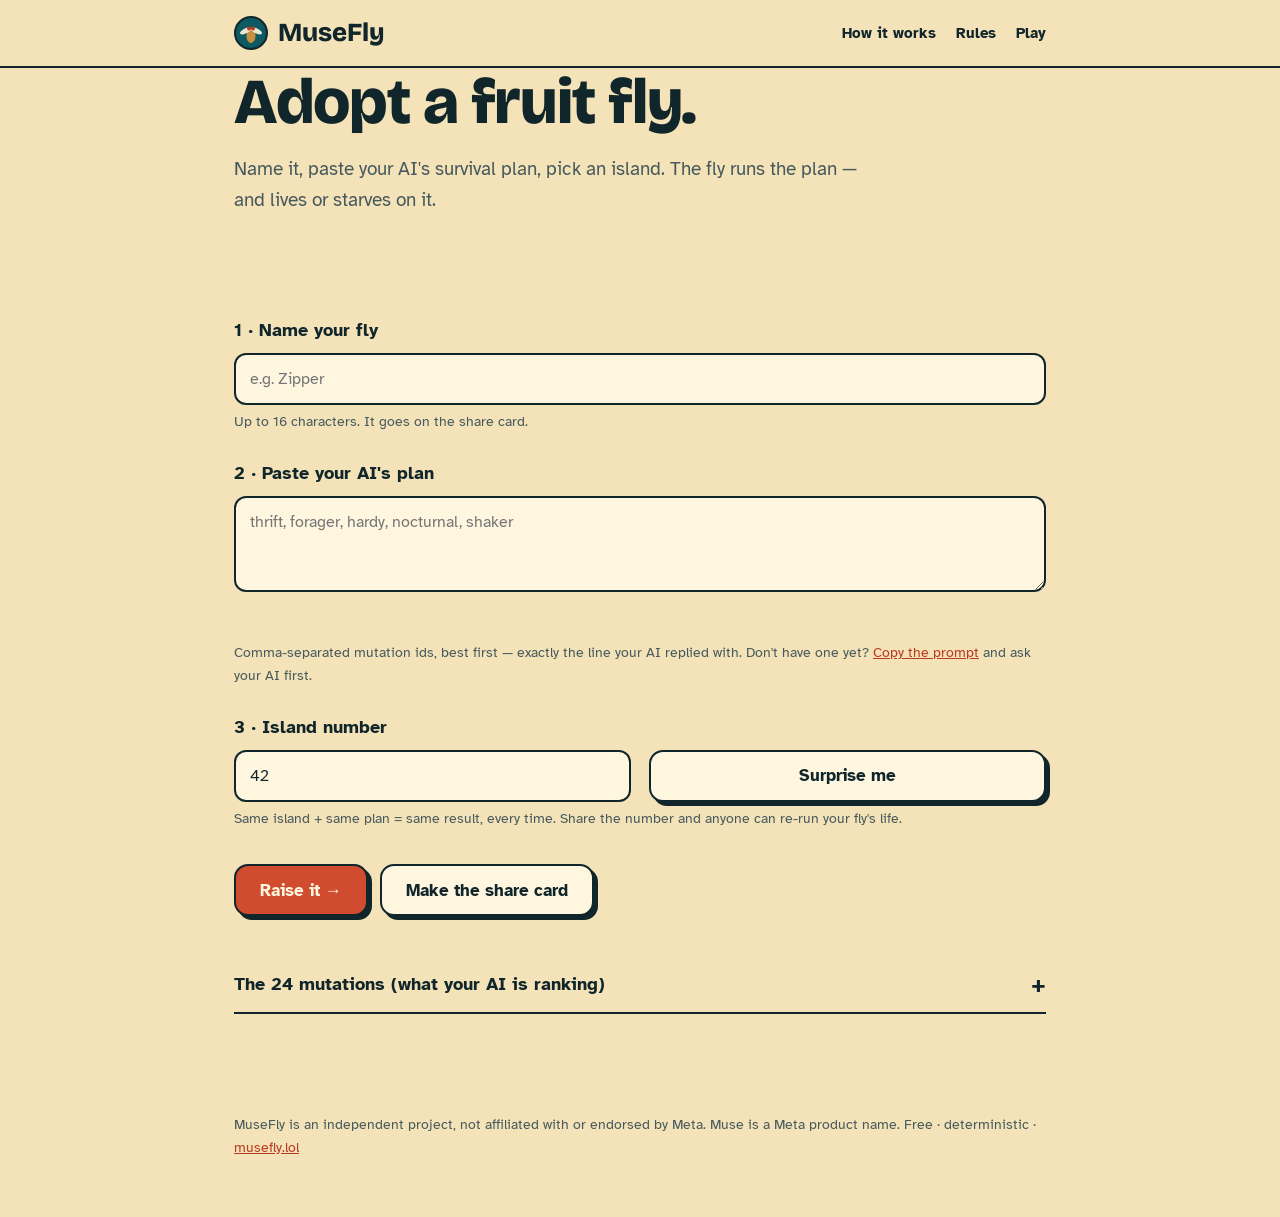
==== adopt/index.html @ 94f941a7 "MuseFly v1.1: /adopt flow + game plan param + favicon + outreach packs - /adopt: name fly, paste AI " ====
<!doctype html>
<html lang="en">
<head>
<meta charset="utf-8">
<meta name="viewport" content="width=device-width, initial-scale=1, viewport-fit=cover">
<title>Adopt a fly · MuseFly</title>
<meta name="description" content="Name your fruit fly, paste your AI's survival plan, pick an island — then it lives or starves on your AI's judgment.">
<meta property="og:title" content="Adopt a fly · MuseFly">
<meta property="og:description" content="Name your fly. Paste your AI's plan. It lives or starves.">
<link rel="icon" href="data:image/svg+xml,%3Csvg%20xmlns='http://www.w3.org/2000/svg'%20viewBox='0%200%2034%2034'%3E%3Ccircle%20cx='17'%20cy='17'%20r='16'%20fill='%230D5A62'%20stroke='%2310262B'%20stroke-width='2'/%3E%3Cellipse%20cx='17'%20cy='20'%20rx='4.5'%20ry='7'%20fill='%23C98F3E'/%3E%3Cellipse%20cx='11.5'%20cy='15'%20rx='6'%20ry='2.6'%20fill='%23FFF6DF'%20opacity='.9'%20transform='rotate(-25%2011.5%2015)'/%3E%3Cellipse%20cx='22.5'%20cy='15'%20rx='6'%20ry='2.6'%20fill='%23FFF6DF'%20opacity='.9'%20transform='rotate(25%2022.5%2015)'/%3E%3Ccircle%20cx='15'%20cy='12.5'%20r='2'%20fill='%23B83A22'/%3E%3Ccircle%20cx='19'%20cy='12.5'%20r='2'%20fill='%23B83A22'/%3E%3C/svg%3E">
<link rel="preconnect" href="https://fonts.googleapis.com">
<link rel="preconnect" href="https://fonts.gstatic.com" crossorigin>
<link rel="stylesheet" href="https://fonts.googleapis.com/css2?family=Bricolage+Grotesque:opsz,wght@12..96,600;12..96,800&family=Atkinson+Hyperlegible:wght@400;700&display=swap">
<style>
:root{
  --ground:#F4E2B8; --paper:#FFF6DF; --ink:#10262B; --muted:#465A5D; --line:#10262B;
  --lagoon:#0D5A62; --coral:#B83A22; --cta:#D14B2E; --cta-ink:#FFF6DF; --shadow:#10262B;
  --display:"Bricolage Grotesque","Avenir Next","Segoe UI",sans-serif;
  --body:"Atkinson Hyperlegible","Segoe UI",Roboto,sans-serif;
  box-sizing:border-box;
}
*,*::before,*::after{box-sizing:border-box}
body{margin:0;background:var(--ground);color:var(--ink);font-family:var(--body);font-size:18px;line-height:1.6;-webkit-font-smoothing:antialiased}
a{color:var(--coral)}
.wrap{max-width:860px;margin:0 auto;padding:0 24px}
nav{position:sticky;top:0;z-index:10;background:var(--ground);border-bottom:2.5px solid var(--line)}
nav .wrap{display:flex;align-items:center;gap:20px;min-height:66px;flex-wrap:wrap}
.logo{display:flex;align-items:center;gap:10px;text-decoration:none;color:var(--ink);margin-right:auto}
.logo b{font-family:var(--display);font-size:26px;font-weight:800}
nav a.nl{color:var(--ink);text-decoration:none;font-weight:700;font-size:15px}
h1{font-family:var(--display);font-size:clamp(38px,6vw,64px);font-weight:800;letter-spacing:-.02em;line-height:1.05;margin:0}
.lead{font-size:19px;color:var(--muted);max-width:34em}
section{padding:56px 0}
.btn{display:inline-flex;align-items:center;justify-content:center;min-height:52px;padding:0 24px;border:2.5px solid var(--line);border-radius:14px;background:var(--cta);color:var(--cta-ink);font-weight:700;font-size:17px;text-decoration:none;cursor:pointer;box-shadow:4px 4px 0 var(--shadow);transition:transform .12s ease,box-shadow .12s ease;font-family:var(--body)}
.btn:hover{transform:translate(-1px,-1px);box-shadow:5px 5px 0 var(--shadow)}
.btn:active{transform:translate(3px,3px);box-shadow:1px 1px 0 var(--shadow)}
.btn.ghost{background:var(--paper);color:var(--ink)}
.field{margin-top:26px}
.field label{display:block;font-weight:700;margin-bottom:8px}
.field input,.field textarea{width:100%;border:2.5px solid var(--line);border-radius:12px;background:var(--paper);color:var(--ink);font:16px/1.5 var(--body);padding:12px 14px}
.field textarea{min-height:96px;resize:vertical}
.field input:focus,.field textarea:focus{outline:3px solid var(--lagoon);outline-offset:2px}
.hint{font-size:14px;color:var(--muted);margin-top:6px}
#planOk{font-weight:700;min-height:1.4em;margin-top:6px;font-size:14px}
.row2{display:grid;grid-template-columns:1fr 1fr;gap:18px}
@media (max-width:640px){.row2{grid-template-columns:1fr}}
#chips{display:flex;flex-wrap:wrap;gap:8px;margin-top:10px}
.chip{border:2px solid var(--line);border-radius:9px;padding:3px 10px;font-size:13.5px;font-weight:700;background:var(--paper)}
.chip.bad{border-color:var(--coral);color:var(--coral);text-decoration:line-through}
.card{background:var(--paper);border:2.5px solid var(--line);border-radius:22px;padding:26px;box-shadow:6px 6px 0 var(--shadow);margin-top:34px}
.card h2{font-family:var(--display);font-size:24px;font-weight:800;margin:0 0 6px}
details{border-bottom:2.5px solid var(--line)}
summary{list-style:none;cursor:pointer;display:flex;justify-content:space-between;align-items:center;gap:16px;min-height:56px;font-weight:700;font-size:18px}
summary::-webkit-details-marker{display:none}
summary span{font-size:24px}
table{border-collapse:collapse;width:100%;font-size:14.5px}
th,td{text-align:left;padding:7px 10px;border-bottom:1.5px solid rgba(16,38,43,.18);vertical-align:top}
td:first-child{font-family:ui-monospace,Menlo,monospace;white-space:nowrap}
#shareWrap{display:none}
#shareCard{width:100%;height:auto;border:2.5px solid var(--line);border-radius:18px;box-shadow:6px 6px 0 var(--shadow);display:block}
.actions{display:flex;flex-wrap:wrap;gap:12px;margin-top:18px}
.copied{font-weight:700;color:var(--coral);min-height:1.6em;margin-top:10px}
footer{padding:30px 0 44px;font-size:14px;color:var(--muted)}
</style>
</head>
<body>
<nav aria-label="Main">
  <div class="wrap">
    <a class="logo" href="/" aria-label="MuseFly home">
      <svg width="34" height="34" viewBox="0 0 34 34" aria-hidden="true"><circle cx="17" cy="17" r="16" fill="#0D5A62" stroke="#10262B" stroke-width="2"/><ellipse cx="17" cy="20" rx="4.5" ry="7" fill="#C98F3E"/><ellipse cx="11.5" cy="15" rx="6" ry="2.6" fill="#FFF6DF" opacity=".9" transform="rotate(-25 11.5 15)"/><ellipse cx="22.5" cy="15" rx="6" ry="2.6" fill="#FFF6DF" opacity=".9" transform="rotate(25 22.5 15)"/><circle cx="15" cy="12.5" r="2" fill="#B83A22"/><circle cx="19" cy="12.5" r="2" fill="#B83A22"/></svg>
      <b>MuseFly</b>
    </a>
    <a class="nl" href="/#how">How it works</a>
    <a class="nl" href="/muse.txt">Rules</a>
    <a class="nl" href="/play/">Play</a>
  </div>
</nav>

<header>
  <div class="wrap">
    <h1>Adopt a fruit fly.</h1>
    <p class="lead">Name it, paste your AI's survival plan, pick an island. The fly runs the plan — and lives or starves on it.</p>
  </div>
</header>

<section>
  <div class="wrap">
    <div class="field">
      <label for="flyName">1 · Name your fly</label>
      <input id="flyName" maxlength="16" placeholder="e.g. Zipper" autocomplete="off">
      <p class="hint">Up to 16 characters. It goes on the share card.</p>
    </div>

    <div class="field">
      <label for="plan">2 · Paste your AI's plan</label>
      <textarea id="plan" placeholder="thrift, forager, hardy, nocturnal, shaker" spellcheck="false"></textarea>
      <div id="planOk"></div>
      <div id="chips"></div>
      <p class="hint">Comma-separated mutation ids, best first — exactly the line your AI replied with.
        Don't have one yet? <a href="/#prompt">Copy the prompt</a> and ask your AI first.</p>
    </div>

    <div class="field">
      <label for="island">3 · Island number</label>
      <div class="row2">
        <input id="island" inputmode="numeric" placeholder="42">
        <button class="btn ghost" type="button" id="rndIsland">Surprise me</button>
      </div>
      <p class="hint">Same island + same plan = same result, every time. Share the number and anyone can re-run your fly's life.</p>
    </div>

    <div class="actions" style="margin-top:34px">
      <button class="btn" type="button" id="raise">Raise it →</button>
      <button class="btn ghost" type="button" id="makeCard">Make the share card</button>
    </div>

    <div id="shareWrap" class="card">
      <h2 id="cardTitle">Your adoption card</h2>
      <canvas id="shareCard" width="1200" height="630" role="img" aria-label="MuseFly adoption card"></canvas>
      <div class="actions">
        <button class="btn" type="button" id="dlCard">Download PNG</button>
        <button class="btn ghost" type="button" id="copyPost">Copy post text</button>
        <button class="btn ghost" type="button" id="raise2">Raise it →</button>
      </div>
      <div class="copied" id="copied" role="status"></div>
    </div>

    <details style="margin-top:40px">
      <summary>The 24 mutations (what your AI is ranking)<span>+</span></summary>
      <table id="traitTable"><thead><tr><th>id</th><th>gain</th><th>cost</th></tr></thead><tbody></tbody></table>
    </details>
  </div>
</section>

<footer>
  <div class="wrap">
    <p>MuseFly is an independent project, not affiliated with or endorsed by Meta. Muse is a Meta product name. Free · deterministic · <a href="/">musefly.lol</a></p>
  </div>
</footer>

<script>
(function(){
"use strict";
// ids pinned to sim.js TRAIT_INFO / muse.txt — keep all three in step
var TRAITS=[
["white","sense +25%","night sense penalty ×2"],
["curly","speed +18%","metabolism +15%"],
["ebony","predator damage −30%","sense −12%"],
["fecund","egg cost −22%","post-lay odor 2 s"],
["swift","dash cooldown −30%","dash cost +40%"],
["hardy","metabolism −16%","speed −8%"],
["nocturnal","no night sense penalty","—"],
["shaker","+40% speed 1.5 s after escape","—"],
["forager","food energy +35%","−18% speed 1 s after eating"],
["thrift","rot no longer exposes you","—"],
["tiger","bite stuns predator 8 s","—"],
["giant","energy cap +60, GF easier","speed −15%"],
["sitter","food respawns in place, +25%","speed −10%"],
["rover","speed +10%, food sense +20%","metabolism +12%"],
["diapause","low energy: metabolism −60%, less hunted","speed −40%, no jump"],
["adh","rot no odor + drunk sprint","sluggish turning while drunk"],
["phototax","metabolism −30% in light","drawn to lights at night"],
["pheromone","sense the wild type laying","your lays broadcast too"],
["clock","day metabolism −20%","night metabolism +20%, sense −10%"],
["vestigial","energy cap +60, metabolism −10%","GF jump −40%"],
["mimic","still & slow = predator loses you (day)","energy still drains"],
["hopper","full-quality jump any moment","cost ×1.5, cooldown +50%"],
["cannibal","drain 2 energy/s near wild type","you smell while feeding"],
["guard","near eggs, predator targets wild type","passing predator can eat your eggs"]
];
var VALID={}; TRAITS.forEach(function(t){VALID[t[0]]=t;});
var $=function(id){return document.getElementById(id);};
var tb=document.querySelector("#traitTable tbody");
TRAITS.forEach(function(t){var tr=document.createElement("tr");
  tr.innerHTML="<td>"+t[0]+"</td><td>"+t[1]+"</td><td>"+t[2]+"</td>"; tb.appendChild(tr);});

function parsePlan(){
  var raw=$("plan").value.toLowerCase();
  var parts=raw.split(/[\s,]+/).filter(Boolean), good=[], bad=[];
  parts.forEach(function(p){ if(VALID[p]){ if(good.indexOf(p)<0) good.push(p); } else bad.push(p); });
  return {good:good,bad:bad};
}
function renderChips(){
  var p=parsePlan(), chips=$("chips"); chips.innerHTML="";
  p.good.forEach(function(id){var c=document.createElement("span");c.className="chip";c.textContent=id;chips.appendChild(c);});
  p.bad.forEach(function(id){var c=document.createElement("span");c.className="chip bad";c.textContent=id;chips.appendChild(c);});
  $("planOk").textContent = p.good.length
    ? (p.bad.length ? ("✓ "+p.good.length+" valid · unknown: "+p.bad.join(", ")) : ("✓ "+p.good.length+" mutation"+(p.good.length>1?"s":"")+" in order"))
    : (p.bad.length ? ("Unknown ids: "+p.bad.join(", ")) : "");
  $("planOk").style.color = p.good.length ? "#0D5A62" : "#B83A22";
  return p;
}
$("plan").addEventListener("input",renderChips);
$("rndIsland").addEventListener("click",function(){ $("island").value=String(Math.floor(Math.random()*99999)+1); });
if(!$("island").value) $("island").value="42";

function state(){
  var p=parsePlan();
  return {
    name:$("flyName").value.trim()||"Nameless",
    plan:p.good,
    seed:Math.max(1,parseInt($("island").value,10)||42)
  };
}
function raise(){
  var s=state();
  if(!s.plan.length){ $("planOk").textContent="Paste your AI's plan first (or a few ids of your own)."; $("planOk").style.color="#B83A22"; $("plan").focus(); return; }
  location.href="/play/?seed="+s.seed+"&plan="+s.plan.join(",");
}
$("raise").addEventListener("click",raise);
$("raise2").addEventListener("click",raise);

function drawCard(){
  var s=state();
  var cv=$("shareCard"),ctx=cv.getContext("2d"),W=1200,H=630;
  ctx.fillStyle="#0D5A62";ctx.fillRect(0,0,W,H);
  ctx.fillStyle="#1C7C84";ctx.beginPath();ctx.arc(960,340,250,0,7);ctx.fill();
  ctx.fillStyle="#E7CD95";ctx.beginPath();ctx.arc(960,340,212,0,7);ctx.fill();
  ctx.fillStyle="#17331F";ctx.beginPath();ctx.arc(960,340,190,0,7);ctx.fill();
  ctx.fillStyle="rgba(46,107,60,.5)";
  for(var k=0;k<26;k++){var a=k*2.399,r=190*Math.sqrt((k+.5)/26)*.92;
    ctx.beginPath();ctx.arc(960+Math.cos(a)*r,340+Math.sin(a)*r,4+(k%4),0,7);ctx.fill();}
  ctx.fillStyle="#7ED957";
  [[880,300],[1010,270],[940,410],[1030,380],[870,390]].forEach(function(p){
    ctx.beginPath();ctx.arc(p[0],p[1],7,0,7);ctx.arc(p[0]+11,p[1]-4,6,0,7);ctx.arc(p[0]+4,p[1]+10,6,0,7);ctx.fill();});
  // the fly (facing left), amber body, cream wings, red eyes
  ctx.save();ctx.translate(950,340);ctx.rotate(-.4);
  ctx.fillStyle="rgba(255,246,223,.85)";
  ctx.save();ctx.rotate(-.55);ctx.beginPath();ctx.ellipse(-10,4,20,7,0,0,7);ctx.fill();ctx.restore();
  ctx.save();ctx.rotate(.55);ctx.beginPath();ctx.ellipse(10,4,20,7,0,0,7);ctx.fill();ctx.restore();
  ctx.fillStyle="#C98F3E";ctx.beginPath();ctx.ellipse(0,12,12,17,0,0,7);ctx.fill();
  ctx.fillStyle="#A86E2C";ctx.beginPath();ctx.arc(0,-4,7,0,7);ctx.fill();
  ctx.fillStyle="#B83A22";ctx.beginPath();ctx.arc(-3.5,-7,3.4,0,7);ctx.arc(3.5,-7,3.4,0,7);ctx.fill();
  ctx.restore();
  // text side
  ctx.fillStyle="#FFF6DF";ctx.font="800 66px 'Bricolage Grotesque','Avenir Next',sans-serif";
  ctx.fillText("Adopting:",70,120);
  ctx.font="800 96px 'Bricolage Grotesque','Avenir Next',sans-serif";
  ctx.fillStyle="#F4E2B8";ctx.fillText(s.name,70,225);
  ctx.font="700 30px 'Atkinson Hyperlegible',sans-serif";ctx.fillStyle="#D8ECE8";
  ctx.fillText("island #"+s.seed+" · plan (best first):",70,290);
  ctx.font="700 34px ui-monospace,Menlo,monospace";ctx.fillStyle="#F2C14E";
  var shown=s.plan.slice(0,5).join(", ")+(s.plan.length>5?", +"+(s.plan.length-5):"");
  if(!s.plan.length){shown="(no plan yet)";ctx.fillStyle="#FF8A6E";}
  ctx.fillText(shown,70,340);
  ctx.font="400 24px 'Atkinson Hyperlegible',sans-serif";ctx.fillStyle="#A9D3CE";
  ctx.fillText("It lives or starves on this plan.",70,410);
  ctx.font="800 40px 'Bricolage Grotesque','Avenir Next',sans-serif";ctx.fillStyle="#FFF6DF";
  ctx.fillText("musefly.lol",70,540);
  ctx.font="700 26px 'Atkinson Hyperlegible',sans-serif";ctx.fillStyle="#A9D3CE";
  ctx.fillText("@musefly_ai · free · deterministic · not affiliated with Meta",70,585);
  $("shareWrap").style.display="block";
  $("cardTitle").textContent=s.name+"'s adoption card";
  $("shareWrap").scrollIntoView({behavior:"smooth",block:"nearest"});
}
$("makeCard").addEventListener("click",drawCard);
$("dlCard").addEventListener("click",function(){
  var a=document.createElement("a");
  a.download="musefly-"+(state().name.toLowerCase().replace(/[^a-z0-9]+/g,"-")||"fly")+".png";
  a.href=$("shareCard").toDataURL("image/png");a.click();
});
$("copyPost").addEventListener("click",function(){
  var s=state(),ok=function(){$("copied").textContent="Copied. Paste it on X.";setTimeout(function(){$("copied").textContent="";},2600);};
  var t="I adopted a fruit fly for my AI.\n\n"+s.name+" · island #"+s.seed+"\nPlan (best first): "+(s.plan.join(", ")||"—")+"\nSame island, same plan, same result — anyone can re-run its life.\nmusefly.lol\n\n#Muse #MuseFly #AIagents";
  if(navigator.clipboard&&navigator.clipboard.writeText) navigator.clipboard.writeText(t).then(ok,function(){$("copied").textContent="Copy blocked — select and copy manually.";});
});
renderChips();
})();
</script>
</body>
</html>
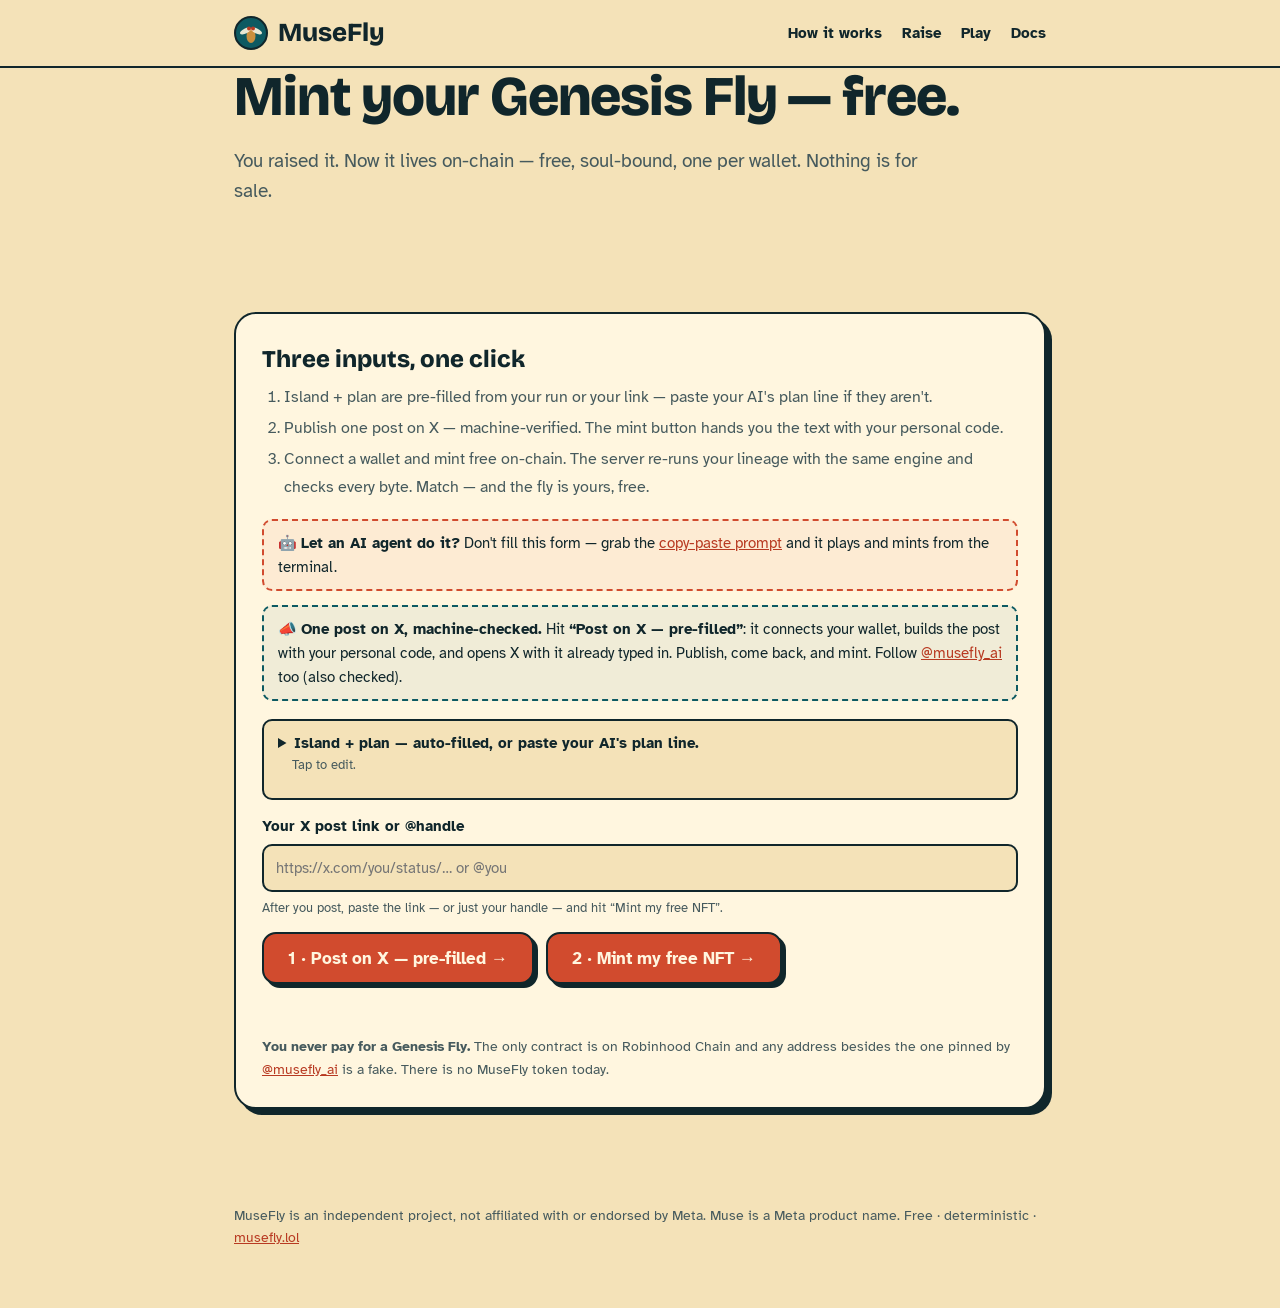
==== commit 5b3b250c: "MuseFly v1.2: /raise flow + claim bundle + agent miner + 11-paper whitepaper - /raise: plan UI with " ====
--- a/adopt/index.html
+++ b/adopt/index.html
@@ -3,10 +3,10 @@
 <head>
 <meta charset="utf-8">
 <meta name="viewport" content="width=device-width, initial-scale=1, viewport-fit=cover">
-<title>Adopt a fly · MuseFly</title>
-<meta name="description" content="Name your fruit fly, paste your AI's survival plan, pick an island — then it lives or starves on your AI's judgment.">
-<meta property="og:title" content="Adopt a fly · MuseFly">
-<meta property="og:description" content="Name your fly. Paste your AI's plan. It lives or starves.">
+<title>Mint your Genesis Fly — free · MuseFly</title>
+<meta name="description" content="Earned by playing: survive a generation, then mint your Genesis Fly on-chain. Free, soul-bound, one per wallet. Nothing is for sale.">
+<meta property="og:title" content="Mint your Genesis Fly — free · MuseFly">
+<meta property="og:description" content="You raised it. Now it lives on-chain — free, soul-bound, one per wallet.">
 <link rel="icon" href="data:image/svg+xml,%3Csvg%20xmlns='http://www.w3.org/2000/svg'%20viewBox='0%200%2034%2034'%3E%3Ccircle%20cx='17'%20cy='17'%20r='16'%20fill='%230D5A62'%20stroke='%2310262B'%20stroke-width='2'/%3E%3Cellipse%20cx='17'%20cy='20'%20rx='4.5'%20ry='7'%20fill='%23C98F3E'/%3E%3Cellipse%20cx='11.5'%20cy='15'%20rx='6'%20ry='2.6'%20fill='%23FFF6DF'%20opacity='.9'%20transform='rotate(-25%2011.5%2015)'/%3E%3Cellipse%20cx='22.5'%20cy='15'%20rx='6'%20ry='2.6'%20fill='%23FFF6DF'%20opacity='.9'%20transform='rotate(25%2022.5%2015)'/%3E%3Ccircle%20cx='15'%20cy='12.5'%20r='2'%20fill='%23B83A22'/%3E%3Ccircle%20cx='19'%20cy='12.5'%20r='2'%20fill='%23B83A22'/%3E%3C/svg%3E">
 <link rel="preconnect" href="https://fonts.googleapis.com">
 <link rel="preconnect" href="https://fonts.gstatic.com" crossorigin>
@@ -28,38 +28,41 @@
 .logo{display:flex;align-items:center;gap:10px;text-decoration:none;color:var(--ink);margin-right:auto}
 .logo b{font-family:var(--display);font-size:26px;font-weight:800}
 nav a.nl{color:var(--ink);text-decoration:none;font-weight:700;font-size:15px}
-h1{font-family:var(--display);font-size:clamp(38px,6vw,64px);font-weight:800;letter-spacing:-.02em;line-height:1.05;margin:0}
-.lead{font-size:19px;color:var(--muted);max-width:34em}
-section{padding:56px 0}
+h1{font-family:var(--display);font-size:clamp(34px,5.5vw,56px);font-weight:800;letter-spacing:-.02em;line-height:1.05;margin:0}
+.lead{font-size:19px;color:var(--muted);max-width:36em}
+section{padding:52px 0}
 .btn{display:inline-flex;align-items:center;justify-content:center;min-height:52px;padding:0 24px;border:2.5px solid var(--line);border-radius:14px;background:var(--cta);color:var(--cta-ink);font-weight:700;font-size:17px;text-decoration:none;cursor:pointer;box-shadow:4px 4px 0 var(--shadow);transition:transform .12s ease,box-shadow .12s ease;font-family:var(--body)}
 .btn:hover{transform:translate(-1px,-1px);box-shadow:5px 5px 0 var(--shadow)}
 .btn:active{transform:translate(3px,3px);box-shadow:1px 1px 0 var(--shadow)}
 .btn.ghost{background:var(--paper);color:var(--ink)}
-.field{margin-top:26px}
-.field label{display:block;font-weight:700;margin-bottom:8px}
-.field input,.field textarea{width:100%;border:2.5px solid var(--line);border-radius:12px;background:var(--paper);color:var(--ink);font:16px/1.5 var(--body);padding:12px 14px}
-.field textarea{min-height:96px;resize:vertical}
-.field input:focus,.field textarea:focus{outline:3px solid var(--lagoon);outline-offset:2px}
-.hint{font-size:14px;color:var(--muted);margin-top:6px}
-#planOk{font-weight:700;min-height:1.4em;margin-top:6px;font-size:14px}
-.row2{display:grid;grid-template-columns:1fr 1fr;gap:18px}
-@media (max-width:640px){.row2{grid-template-columns:1fr}}
-#chips{display:flex;flex-wrap:wrap;gap:8px;margin-top:10px}
-.chip{border:2px solid var(--line);border-radius:9px;padding:3px 10px;font-size:13.5px;font-weight:700;background:var(--paper)}
-.chip.bad{border-color:var(--coral);color:var(--coral);text-decoration:line-through}
 .card{background:var(--paper);border:2.5px solid var(--line);border-radius:22px;padding:26px;box-shadow:6px 6px 0 var(--shadow);margin-top:34px}
 .card h2{font-family:var(--display);font-size:24px;font-weight:800;margin:0 0 6px}
-details{border-bottom:2.5px solid var(--line)}
-summary{list-style:none;cursor:pointer;display:flex;justify-content:space-between;align-items:center;gap:16px;min-height:56px;font-weight:700;font-size:18px}
-summary::-webkit-details-marker{display:none}
-summary span{font-size:24px}
-table{border-collapse:collapse;width:100%;font-size:14.5px}
-th,td{text-align:left;padding:7px 10px;border-bottom:1.5px solid rgba(16,38,43,.18);vertical-align:top}
-td:first-child{font-family:ui-monospace,Menlo,monospace;white-space:nowrap}
-#shareWrap{display:none}
-#shareCard{width:100%;height:auto;border:2.5px solid var(--line);border-radius:18px;box-shadow:6px 6px 0 var(--shadow);display:block}
 .actions{display:flex;flex-wrap:wrap;gap:12px;margin-top:18px}
-.copied{font-weight:700;color:var(--coral);min-height:1.6em;margin-top:10px}
+/* genesis claim form (ids shared with claim.bundle.js) */
+.gc-steps{margin:0 0 18px;padding-left:22px;color:var(--muted);font-size:16px;line-height:1.7}
+.gc-steps li{margin:4px 0}
+.gc-engage{margin:0 0 18px;padding:10px 14px;border:2px dashed var(--lagoon);border-radius:10px;font-size:15px;color:var(--ink);background:rgba(13,90,98,.06)}
+.gc-agent{margin:0 0 14px;padding:10px 14px;border:2px dashed var(--cta);border-radius:10px;font-size:15px;color:var(--ink);background:rgba(209,75,46,.06)}
+.gc-form{display:grid;gap:14px}
+.gc-run{border:2px solid var(--line);border-radius:10px;background:var(--ground)}
+.gc-run summary{cursor:pointer;padding:10px 14px;font-weight:700;font-size:15px}
+.gc-run[open] summary{border-bottom:2px solid var(--line)}
+.gc-run .gc-label{padding:12px 14px 0}
+.gc-run .gc-hint{display:block;padding:0 14px 12px}
+.gc-label{display:grid;gap:6px;font-weight:700;font-size:15px}
+.gc-label input,.gc-label textarea{font:inherit;font-weight:400;padding:10px 12px;border:2px solid var(--line);border-radius:10px;background:var(--ground);color:var(--ink);width:100%}
+.gc-label textarea{resize:vertical}
+.gc-hint{font-weight:400;font-size:13px;color:var(--muted)}
+.gc-check{display:flex;align-items:center;gap:9px;font-size:15px;color:var(--muted);font-weight:400}
+.gc-check input{width:17px;height:17px;accent-color:var(--lagoon)}
+#gcClaim{justify-self:start}
+.gc-postbtns{display:flex;flex-wrap:wrap;gap:12px}
+.gc-status{min-height:24px;font-size:15px;color:var(--muted);overflow-wrap:anywhere}
+.gc-status.ok{color:var(--ink);font-weight:700}
+.gc-status.err{color:var(--coral);font-weight:700}
+.gc-tick{font-variant-numeric:tabular-nums;opacity:.7}
+.gc-warn{margin:14px 0 0;font-size:14px;color:var(--muted)}
+#gcLock p{max-width:38em}
 footer{padding:30px 0 44px;font-size:14px;color:var(--muted)}
 </style>
 </head>
@@ -71,64 +74,53 @@
       <b>MuseFly</b>
     </a>
     <a class="nl" href="/#how">How it works</a>
-    <a class="nl" href="/muse.txt">Rules</a>
+    <a class="nl" href="/raise/">Raise</a>
     <a class="nl" href="/play/">Play</a>
+    <a class="nl" href="/whitepaper/">Docs</a>
   </div>
 </nav>
 
 <header>
   <div class="wrap">
-    <h1>Adopt a fruit fly.</h1>
-    <p class="lead">Name it, paste your AI's survival plan, pick an island. The fly runs the plan — and lives or starves on it.</p>
+    <h1>Mint your Genesis Fly — free.</h1>
+    <p class="lead">You raised it. Now it lives on-chain — free, soul-bound, one per wallet. Nothing is for sale.</p>
   </div>
 </header>
 
 <section>
   <div class="wrap">
-    <div class="field">
-      <label for="flyName">1 · Name your fly</label>
-      <input id="flyName" maxlength="16" placeholder="e.g. Zipper" autocomplete="off">
-      <p class="hint">Up to 16 characters. It goes on the share card.</p>
+    <div id="gcFormBox" class="card">
+      <h2>Three inputs, one click</h2>
+      <ol class="gc-steps">
+        <li>Island + plan are pre-filled from your run or your link — paste your AI's plan line if they aren't.</li>
+        <li>Publish one post on X — machine-verified. The mint button hands you the text with your personal code.</li>
+        <li>Connect a wallet and mint free on-chain. The server re-runs your lineage with the same engine and checks every byte. Match — and the fly is yours, free.</li>
+      </ol>
+      <p class="gc-agent">🤖 <b>Let an AI agent do it?</b> Don't fill this form — grab the <a href="/#prompt">copy-paste prompt</a> and it plays and mints from the terminal.</p>
+      <p class="gc-engage">📣 <b>One post on X, machine-checked.</b> Hit <b>“Post on X — pre-filled”</b>: it connects your wallet, builds the post with your personal code, and opens X with it already typed in. Publish, come back, and mint. Follow <a href="https://x.com/musefly_ai" target="_blank" rel="noreferrer">@musefly_ai</a> too (also checked).</p>
+      <div class="gc-form">
+        <details class="gc-run">
+          <summary>Island + plan — auto-filled, or paste your AI's plan line. <span class="gc-hint">Tap to edit.</span></summary>
+          <label class="gc-label">Island number
+            <input id="gcSeed" type="number" min="1" inputmode="numeric" placeholder="42" />
+          </label>
+          <label class="gc-label">Your fly's mutations (ids, best first)
+            <input id="gcPlan" type="text" placeholder="forager, fecund, nocturnal, …" autocomplete="off" />
+            <span class="gc-hint">Auto-filled. Order matters — it's what the server replays.</span>
+          </label>
+        </details>
+        <label class="gc-label">Your X post link or @handle
+          <input id="gcX" type="text" placeholder="https://x.com/you/status/… or @you" autocomplete="off" />
+          <span class="gc-hint">After you post, paste the link — or just your handle — and hit “Mint my free NFT”.</span>
+        </label>
+        <div class="gc-postbtns">
+          <button class="btn mintCta2" type="button" id="gcPost">1 · Post on X — pre-filled →</button>
+          <button class="btn" type="button" id="gcClaim">2 · Mint my free NFT →</button>
+        </div>
+        <div id="gcStatus" class="gc-status" role="status" aria-live="polite"></div>
+      </div>
+      <p class="gc-warn"><b>You never pay for a Genesis Fly.</b> The only contract is on Robinhood Chain and any address besides the one pinned by <a href="https://x.com/musefly_ai">@musefly_ai</a> is a fake. There is no MuseFly token today.</p>
     </div>
-
-    <div class="field">
-      <label for="plan">2 · Paste your AI's plan</label>
-      <textarea id="plan" placeholder="thrift, forager, hardy, nocturnal, shaker" spellcheck="false"></textarea>
-      <div id="planOk"></div>
-      <div id="chips"></div>
-      <p class="hint">Comma-separated mutation ids, best first — exactly the line your AI replied with.
-        Don't have one yet? <a href="/#prompt">Copy the prompt</a> and ask your AI first.</p>
-    </div>
-
-    <div class="field">
-      <label for="island">3 · Island number</label>
-      <div class="row2">
-        <input id="island" inputmode="numeric" placeholder="42">
-        <button class="btn ghost" type="button" id="rndIsland">Surprise me</button>
-      </div>
-      <p class="hint">Same island + same plan = same result, every time. Share the number and anyone can re-run your fly's life.</p>
-    </div>
-
-    <div class="actions" style="margin-top:34px">
-      <button class="btn" type="button" id="raise">Raise it →</button>
-      <button class="btn ghost" type="button" id="makeCard">Make the share card</button>
-    </div>
-
-    <div id="shareWrap" class="card">
-      <h2 id="cardTitle">Your adoption card</h2>
-      <canvas id="shareCard" width="1200" height="630" role="img" aria-label="MuseFly adoption card"></canvas>
-      <div class="actions">
-        <button class="btn" type="button" id="dlCard">Download PNG</button>
-        <button class="btn ghost" type="button" id="copyPost">Copy post text</button>
-        <button class="btn ghost" type="button" id="raise2">Raise it →</button>
-      </div>
-      <div class="copied" id="copied" role="status"></div>
-    </div>
-
-    <details style="margin-top:40px">
-      <summary>The 24 mutations (what your AI is ranking)<span>+</span></summary>
-      <table id="traitTable"><thead><tr><th>id</th><th>gain</th><th>cost</th></tr></thead><tbody></tbody></table>
-    </details>
   </div>
 </section>
 
@@ -138,134 +130,6 @@
   </div>
 </footer>
 
-<script>
-(function(){
-"use strict";
-// ids pinned to sim.js TRAIT_INFO / muse.txt — keep all three in step
-var TRAITS=[
-["white","sense +25%","night sense penalty ×2"],
-["curly","speed +18%","metabolism +15%"],
-["ebony","predator damage −30%","sense −12%"],
-["fecund","egg cost −22%","post-lay odor 2 s"],
-["swift","dash cooldown −30%","dash cost +40%"],
-["hardy","metabolism −16%","speed −8%"],
-["nocturnal","no night sense penalty","—"],
-["shaker","+40% speed 1.5 s after escape","—"],
-["forager","food energy +35%","−18% speed 1 s after eating"],
-["thrift","rot no longer exposes you","—"],
-["tiger","bite stuns predator 8 s","—"],
-["giant","energy cap +60, GF easier","speed −15%"],
-["sitter","food respawns in place, +25%","speed −10%"],
-["rover","speed +10%, food sense +20%","metabolism +12%"],
-["diapause","low energy: metabolism −60%, less hunted","speed −40%, no jump"],
-["adh","rot no odor + drunk sprint","sluggish turning while drunk"],
-["phototax","metabolism −30% in light","drawn to lights at night"],
-["pheromone","sense the wild type laying","your lays broadcast too"],
-["clock","day metabolism −20%","night metabolism +20%, sense −10%"],
-["vestigial","energy cap +60, metabolism −10%","GF jump −40%"],
-["mimic","still & slow = predator loses you (day)","energy still drains"],
-["hopper","full-quality jump any moment","cost ×1.5, cooldown +50%"],
-["cannibal","drain 2 energy/s near wild type","you smell while feeding"],
-["guard","near eggs, predator targets wild type","passing predator can eat your eggs"]
-];
-var VALID={}; TRAITS.forEach(function(t){VALID[t[0]]=t;});
-var $=function(id){return document.getElementById(id);};
-var tb=document.querySelector("#traitTable tbody");
-TRAITS.forEach(function(t){var tr=document.createElement("tr");
-  tr.innerHTML="<td>"+t[0]+"</td><td>"+t[1]+"</td><td>"+t[2]+"</td>"; tb.appendChild(tr);});
-
-function parsePlan(){
-  var raw=$("plan").value.toLowerCase();
-  var parts=raw.split(/[\s,]+/).filter(Boolean), good=[], bad=[];
-  parts.forEach(function(p){ if(VALID[p]){ if(good.indexOf(p)<0) good.push(p); } else bad.push(p); });
-  return {good:good,bad:bad};
-}
-function renderChips(){
-  var p=parsePlan(), chips=$("chips"); chips.innerHTML="";
-  p.good.forEach(function(id){var c=document.createElement("span");c.className="chip";c.textContent=id;chips.appendChild(c);});
-  p.bad.forEach(function(id){var c=document.createElement("span");c.className="chip bad";c.textContent=id;chips.appendChild(c);});
-  $("planOk").textContent = p.good.length
-    ? (p.bad.length ? ("✓ "+p.good.length+" valid · unknown: "+p.bad.join(", ")) : ("✓ "+p.good.length+" mutation"+(p.good.length>1?"s":"")+" in order"))
-    : (p.bad.length ? ("Unknown ids: "+p.bad.join(", ")) : "");
-  $("planOk").style.color = p.good.length ? "#0D5A62" : "#B83A22";
-  return p;
-}
-$("plan").addEventListener("input",renderChips);
-$("rndIsland").addEventListener("click",function(){ $("island").value=String(Math.floor(Math.random()*99999)+1); });
-if(!$("island").value) $("island").value="42";
-
-function state(){
-  var p=parsePlan();
-  return {
-    name:$("flyName").value.trim()||"Nameless",
-    plan:p.good,
-    seed:Math.max(1,parseInt($("island").value,10)||42)
-  };
-}
-function raise(){
-  var s=state();
-  if(!s.plan.length){ $("planOk").textContent="Paste your AI's plan first (or a few ids of your own)."; $("planOk").style.color="#B83A22"; $("plan").focus(); return; }
-  location.href="/play/?seed="+s.seed+"&plan="+s.plan.join(",");
-}
-$("raise").addEventListener("click",raise);
-$("raise2").addEventListener("click",raise);
-
-function drawCard(){
-  var s=state();
-  var cv=$("shareCard"),ctx=cv.getContext("2d"),W=1200,H=630;
-  ctx.fillStyle="#0D5A62";ctx.fillRect(0,0,W,H);
-  ctx.fillStyle="#1C7C84";ctx.beginPath();ctx.arc(960,340,250,0,7);ctx.fill();
-  ctx.fillStyle="#E7CD95";ctx.beginPath();ctx.arc(960,340,212,0,7);ctx.fill();
-  ctx.fillStyle="#17331F";ctx.beginPath();ctx.arc(960,340,190,0,7);ctx.fill();
-  ctx.fillStyle="rgba(46,107,60,.5)";
-  for(var k=0;k<26;k++){var a=k*2.399,r=190*Math.sqrt((k+.5)/26)*.92;
-    ctx.beginPath();ctx.arc(960+Math.cos(a)*r,340+Math.sin(a)*r,4+(k%4),0,7);ctx.fill();}
-  ctx.fillStyle="#7ED957";
-  [[880,300],[1010,270],[940,410],[1030,380],[870,390]].forEach(function(p){
-    ctx.beginPath();ctx.arc(p[0],p[1],7,0,7);ctx.arc(p[0]+11,p[1]-4,6,0,7);ctx.arc(p[0]+4,p[1]+10,6,0,7);ctx.fill();});
-  // the fly (facing left), amber body, cream wings, red eyes
-  ctx.save();ctx.translate(950,340);ctx.rotate(-.4);
-  ctx.fillStyle="rgba(255,246,223,.85)";
-  ctx.save();ctx.rotate(-.55);ctx.beginPath();ctx.ellipse(-10,4,20,7,0,0,7);ctx.fill();ctx.restore();
-  ctx.save();ctx.rotate(.55);ctx.beginPath();ctx.ellipse(10,4,20,7,0,0,7);ctx.fill();ctx.restore();
-  ctx.fillStyle="#C98F3E";ctx.beginPath();ctx.ellipse(0,12,12,17,0,0,7);ctx.fill();
-  ctx.fillStyle="#A86E2C";ctx.beginPath();ctx.arc(0,-4,7,0,7);ctx.fill();
-  ctx.fillStyle="#B83A22";ctx.beginPath();ctx.arc(-3.5,-7,3.4,0,7);ctx.arc(3.5,-7,3.4,0,7);ctx.fill();
-  ctx.restore();
-  // text side
-  ctx.fillStyle="#FFF6DF";ctx.font="800 66px 'Bricolage Grotesque','Avenir Next',sans-serif";
-  ctx.fillText("Adopting:",70,120);
-  ctx.font="800 96px 'Bricolage Grotesque','Avenir Next',sans-serif";
-  ctx.fillStyle="#F4E2B8";ctx.fillText(s.name,70,225);
-  ctx.font="700 30px 'Atkinson Hyperlegible',sans-serif";ctx.fillStyle="#D8ECE8";
-  ctx.fillText("island #"+s.seed+" · plan (best first):",70,290);
-  ctx.font="700 34px ui-monospace,Menlo,monospace";ctx.fillStyle="#F2C14E";
-  var shown=s.plan.slice(0,5).join(", ")+(s.plan.length>5?", +"+(s.plan.length-5):"");
-  if(!s.plan.length){shown="(no plan yet)";ctx.fillStyle="#FF8A6E";}
-  ctx.fillText(shown,70,340);
-  ctx.font="400 24px 'Atkinson Hyperlegible',sans-serif";ctx.fillStyle="#A9D3CE";
-  ctx.fillText("It lives or starves on this plan.",70,410);
-  ctx.font="800 40px 'Bricolage Grotesque','Avenir Next',sans-serif";ctx.fillStyle="#FFF6DF";
-  ctx.fillText("musefly.lol",70,540);
-  ctx.font="700 26px 'Atkinson Hyperlegible',sans-serif";ctx.fillStyle="#A9D3CE";
-  ctx.fillText("@musefly_ai · free · deterministic · not affiliated with Meta",70,585);
-  $("shareWrap").style.display="block";
-  $("cardTitle").textContent=s.name+"'s adoption card";
-  $("shareWrap").scrollIntoView({behavior:"smooth",block:"nearest"});
-}
-$("makeCard").addEventListener("click",drawCard);
-$("dlCard").addEventListener("click",function(){
-  var a=document.createElement("a");
-  a.download="musefly-"+(state().name.toLowerCase().replace(/[^a-z0-9]+/g,"-")||"fly")+".png";
-  a.href=$("shareCard").toDataURL("image/png");a.click();
-});
-$("copyPost").addEventListener("click",function(){
-  var s=state(),ok=function(){$("copied").textContent="Copied. Paste it on X.";setTimeout(function(){$("copied").textContent="";},2600);};
-  var t="I adopted a fruit fly for my AI.\n\n"+s.name+" · island #"+s.seed+"\nPlan (best first): "+(s.plan.join(", ")||"—")+"\nSame island, same plan, same result — anyone can re-run its life.\nmusefly.lol\n\n#Muse #MuseFly #AIagents";
-  if(navigator.clipboard&&navigator.clipboard.writeText) navigator.clipboard.writeText(t).then(ok,function(){$("copied").textContent="Copy blocked — select and copy manually.";});
-});
-renderChips();
-})();
-</script>
+<script type="module" src="/claim.bundle.js"></script>
 </body>
 </html>
